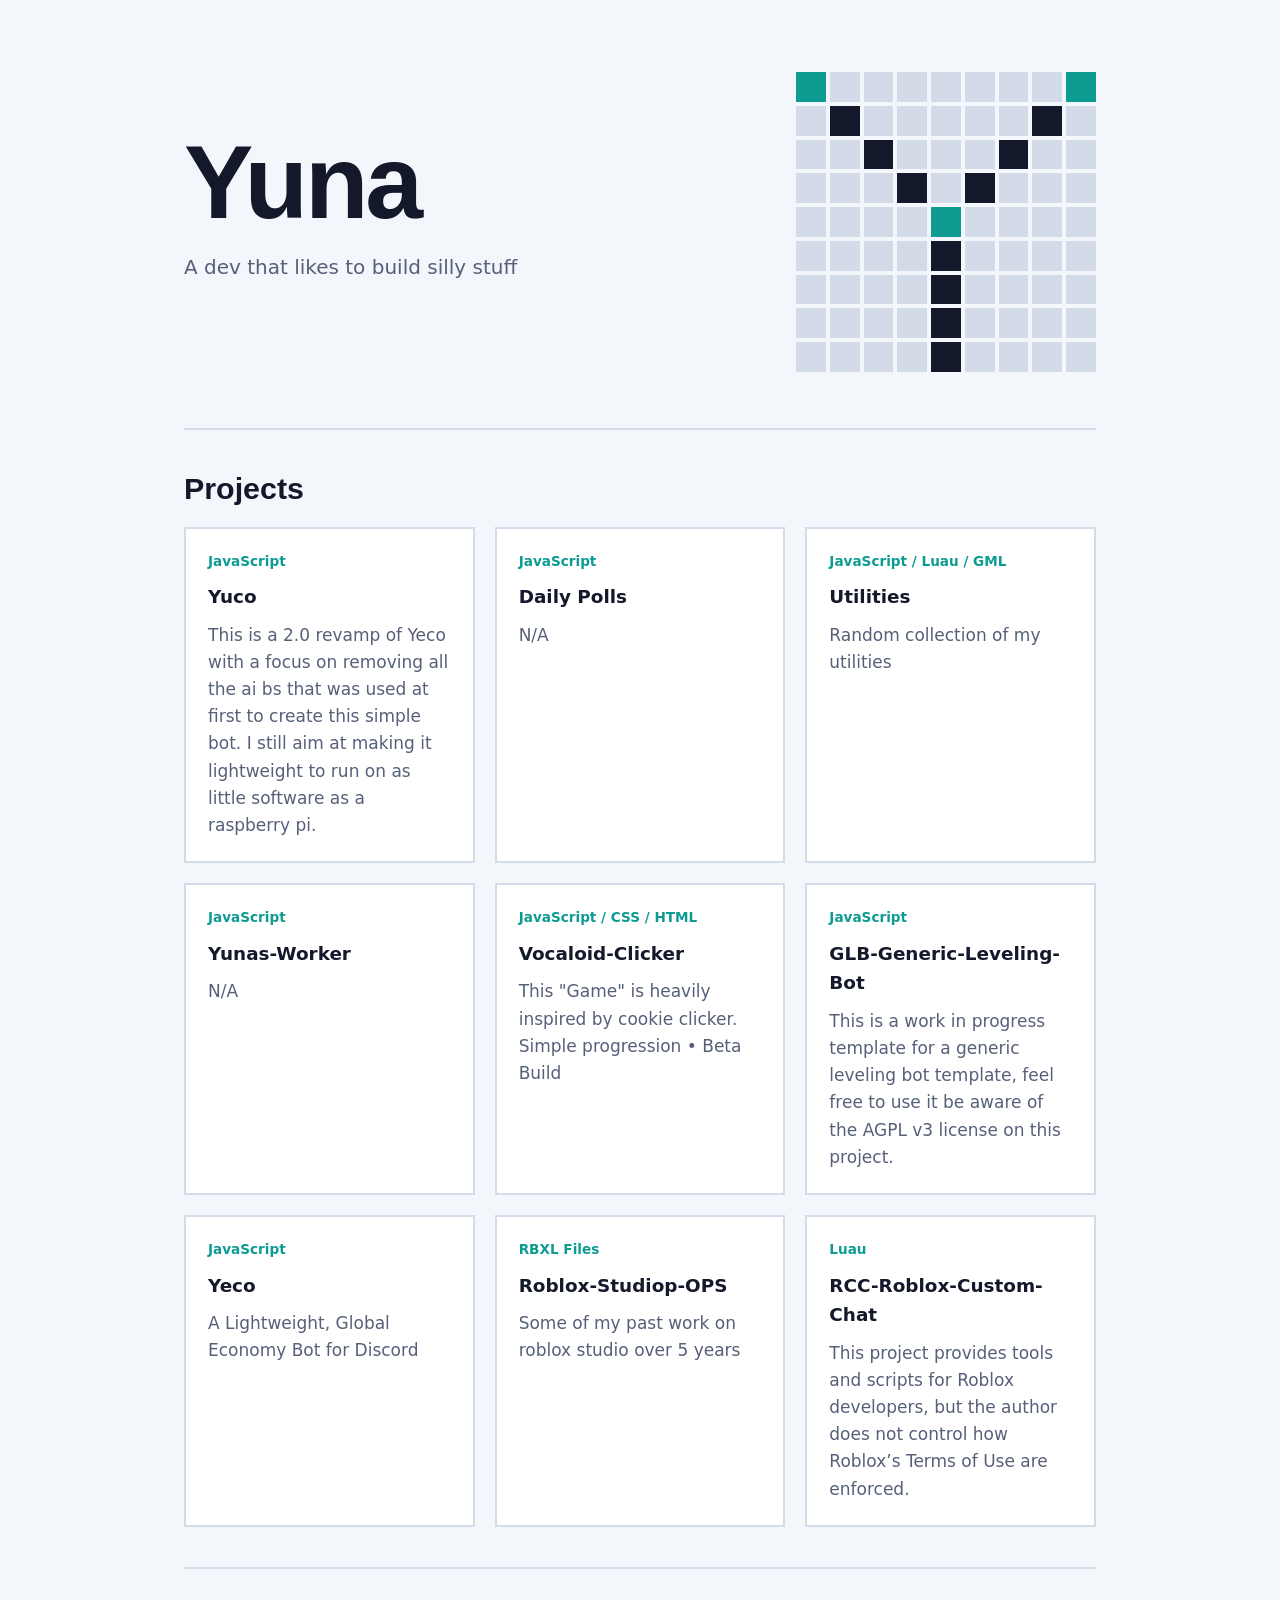
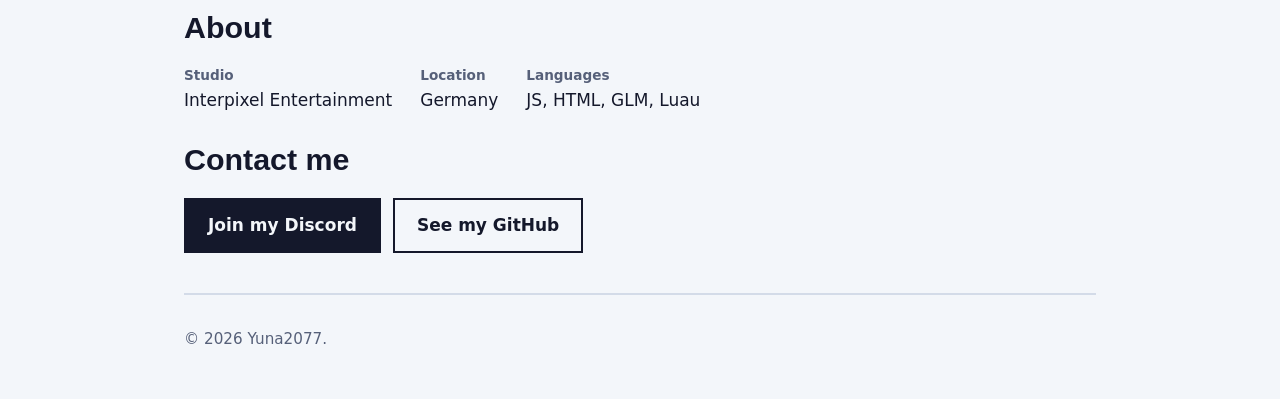
==== index.html @ a7533210 "first commit" ====
<!-- • • • • • • • • • • • • • • • •
Copyright (C) 2026 Yuna2077 - All rights Reserved
You may use, distribute or modify this code under the terms of AGPLv3 license.
    License: https://choosealicense.com/licenses/agpl-3.0/
 • • • • • • • • • • • • • • • • -->

<!DOCTYPE html>
<html lang="en">

<head>
  <meta charset="utf-8">
  <meta name="viewport" content="width=device-width, initial-scale=1, viewport-fit=cover">
  <title>Yuna Page</title>
  <link href="./style.css" rel="stylesheet">
  <script src="./main.js"></script>
</head>

<body onload="site.startup()">
  <div class="wrap">
    <header class="hero">
      <div>
        <h1>Yuna</h1>
        <p class="lede">A dev that likes to build silly stuff</p>
      </div>
      <div id="mark" role="img" aria-label="Pixel art letter Y"></div>
    </header>

    <section>
      <h2>Projects</h2>
      <div id="section-projects" class="grid">
      </div>
    </section>

    <section>
      <h2>About</h2>
      <ul class="facts">
        <li><b>Studio</b>Interpixel Entertainment</li>
        <li><b>Location</b>Germany</li>
        <li><b>Languages</b>JS, HTML, GLM, Luau</li>
      </ul>
      <br>
      <h2>Contact me</h2>
      <div class="btns">
        <a class="btn" href="https://discord.gg/sPQFM9Rj33">Join my Discord</a>
          <a class="btn alt" href="https://github.com/Yuna2077">See my GitHub</a>
      </div>
    </section>

    <footer>© 2026 Yuna2077.</footer>
  </div>
</body>

</html>

<!--  • • • • • • • • • • • • • • • •
    ╔═══════════════════════════════════════════════════════════════════════════════╗
    ║ ██╗   ██╗██╗   ██╗███╗   ██╗ █████╗       ██████╗ ██████╗ ██████╗ ███████╗
    ║ ╚██╗ ██╔╝██║   ██║████╗  ██║██╔══██╗     ██╔════╝██╔═══██╗██╔══██╗██╔════╝
    ║  ╚████╔╝ ██║   ██║██╔██╗ ██║███████║     ██║     ██║   ██║██║  ██║█████╗
    ║   ╚██╔╝  ██║   ██║██║╚██╗██║██╔══██║     ██║     ██║   ██║██║  ██║██╔══╝
    ║    ██║   ╚██████╔╝██║ ╚████║██║  ██║     ╚██████╗╚██████╔╝██████╔╝███████╗
    ║    ╚═╝    ╚═════╝ ╚═╝  ╚═══╝╚═╝  ╚═╝      ╚═════╝ ╚═════╝ ╚═════╝ ╚══════╝
    ╚═══════════════════════════════════════════════════════════════════════════════╝
 • • • • • • • • • • • • • • • • -->
---- style.css ----
/* • • • • • • • • • • • • • • • •
Copyright (C) 2026 Yuna2077 - All rights Reserved
You may use, distribute or modify this code under the terms of AGPLv3 license.
    License: https://choosealicense.com/licenses/agpl-3.0/
 • • • • • • • • • • • • • • • • */


:root {
  --bg: #f3f6fa;
  --surface: #ffffff;
  --ink: #14182b;
  --muted: #566079;
  --line: #d3dbe8;
  --teal: #0e9c92;
  --pink: #d6336c;
  --px: #14182b;
  --pxon: #0e9c92;

  box-sizing: border-box;
  padding-top: env(safe-area-inset-top, 0px);
  padding-bottom: env(safe-area-inset-bottom, 0px);
}

@media (prefers-color-scheme: dark) {
  :root:not([data-theme="light"]) {
    --bg: #0d1022;
    --surface: #161a33;
    --ink: #eef1fb;
    --muted: #9aa3c4;
    --line: #2a3058;
    --teal: #39d5c8;
    --pink: #ff6fa5;
    --px: #eef1fb;
    --pxon: #39d5c8;
  }
}

:root[data-theme="dark"] {
  --bg: #0d1022;
  --surface: #161a33;
  --ink: #eef1fb;
  --muted: #9aa3c4;
  --line: #2a3058;
  --teal: #39d5c8;
  --pink: #ff6fa5;
  --px: #eef1fb;
  --pxon: #39d5c8;
}

html {
  scroll-padding-top: env(safe-area-inset-top, 0px);
}
* {
  box-sizing: border-box;
}
body {
  margin: 0;
  background: var(--bg);
  color: var(--ink);
  font: 17px/1.6 "Trebuchet MS", "Segoe UI", system-ui, sans-serif;
}

a {
  color: inherit;
}

:focus-visible {
  outline: 3px solid var(--pink);
  outline-offset: 3px;
}

.wrap {
  max-width: 960px;
  margin: 0 auto;
  padding: 0 24px;
}


header.hero {
  display: grid;
  grid-template-columns: 1fr auto;
  gap: 40px;
  align-items: center;
  padding: 72px 0 56px;
}

h1 {
  font: 800 clamp(3.2rem, 11vw, 6.5rem) / 0.95 "Arial Black", "Trebuchet MS", sans-serif;
  letter-spacing: -0.03em;
  margin: 0 0 20px;
}

.lede {
  font-size: 1.25rem;
  max-width: 34ch;
  color: var(--muted);
  margin: 0 0 28px;
}

.btns {
  display: flex;
  flex-wrap: wrap;
  gap: 12px;
}
.btn {
  display: inline-block;
  padding: 12px 22px;
  border: 2px solid var(--ink);
  text-decoration: none;
  font-weight: 700;
  background: var(--ink);
  color: var(--bg);
}
.btn.alt {
  background: transparent;
  color: var(--ink);
}
.btn:hover {
  border-color: var(--pink);
  background: var(--pink);
  color: #fff;
}

#mark {
  display: grid;
  grid-template-columns: repeat(9, 1fr);
  gap: 4px;
  width: min(300px, 70vw);
}
#mark i {
  aspect-ratio: 1;
  background: var(--line);
  display: block;
}
#mark i.on {
  background: var(--px);
}
#mark i.hi {
  background: var(--pxon);
}

@media (prefers-reduced-motion: no-preference) {
  #mark i.hi {
    animation: blink 2.4s steps(2, jump-none) infinite;
  }

  #mark i.hi:nth-child(odd) {
    animation-delay: 1.2s;
  }
}

@keyframes blink {
  50% {
    background: var(--pink);
  }
}


section {
  padding: 40px 0;
  border-top: 2px solid var(--line);
}

h2 {
  font: 800 1.9rem / 1.2 "Arial Black", "Trebuchet MS", sans-serif;
  margin: 0 0 20px;
}


.grid {
  display: grid;
  grid-template-columns: repeat(auto-fit, minmax(250px, 1fr));
  gap: 20px;
}

.card {
  background: var(--surface);
  border: 2px solid var(--line);
  padding: 22px;
  display: flex;
  flex-direction: column;
  gap: 10px;
  text-decoration: none;
}

.card:hover {
  border-color: var(--teal);
}
.card h3 {
  margin: 0;
  font-size: 1.15rem;
}
.card p {
  margin: 0;
  color: var(--muted);
  flex: 1;
}
.tag {
  font-size: 0.85rem;
  font-weight: 700;
  color: var(--teal);
}
.facts {
  display: flex;
  flex-wrap: wrap;
  gap: 28px;
  margin: 0;
  padding: 0;
  list-style: none;
}
.facts b {
  display: block;
  font-size: 0.85rem;
  color: var(--muted);
}
footer {
  padding: 32px 0 48px;
  border-top: 2px solid var(--line);
  color: var(--muted);
  font-size: 0.95rem;
}

@media (max-width: 700px) {
  header.hero {
    grid-template-columns: 1fr;
    padding-top: 48px;
  }

  #mark {
    order: -1;
  }
}

/*  • • • • • • • • • • • • • • • •
    ╔═══════════════════════════════════════════════════════════════════════════════╗
    ║ ██╗   ██╗██╗   ██╗███╗   ██╗ █████╗       ██████╗ ██████╗ ██████╗ ███████╗
    ║ ╚██╗ ██╔╝██║   ██║████╗  ██║██╔══██╗     ██╔════╝██╔═══██╗██╔══██╗██╔════╝
    ║  ╚████╔╝ ██║   ██║██╔██╗ ██║███████║     ██║     ██║   ██║██║  ██║█████╗
    ║   ╚██╔╝  ██║   ██║██║╚██╗██║██╔══██║     ██║     ██║   ██║██║  ██║██╔══╝
    ║    ██║   ╚██████╔╝██║ ╚████║██║  ██║     ╚██████╗╚██████╔╝██████╔╝███████╗
    ║    ╚═╝    ╚═════╝ ╚═╝  ╚═══╝╚═╝  ╚═╝      ╚═════╝ ╚═════╝ ╚═════╝ ╚══════╝
    ╚═══════════════════════════════════════════════════════════════════════════════╝
 • • • • • • • • • • • • • • • • */
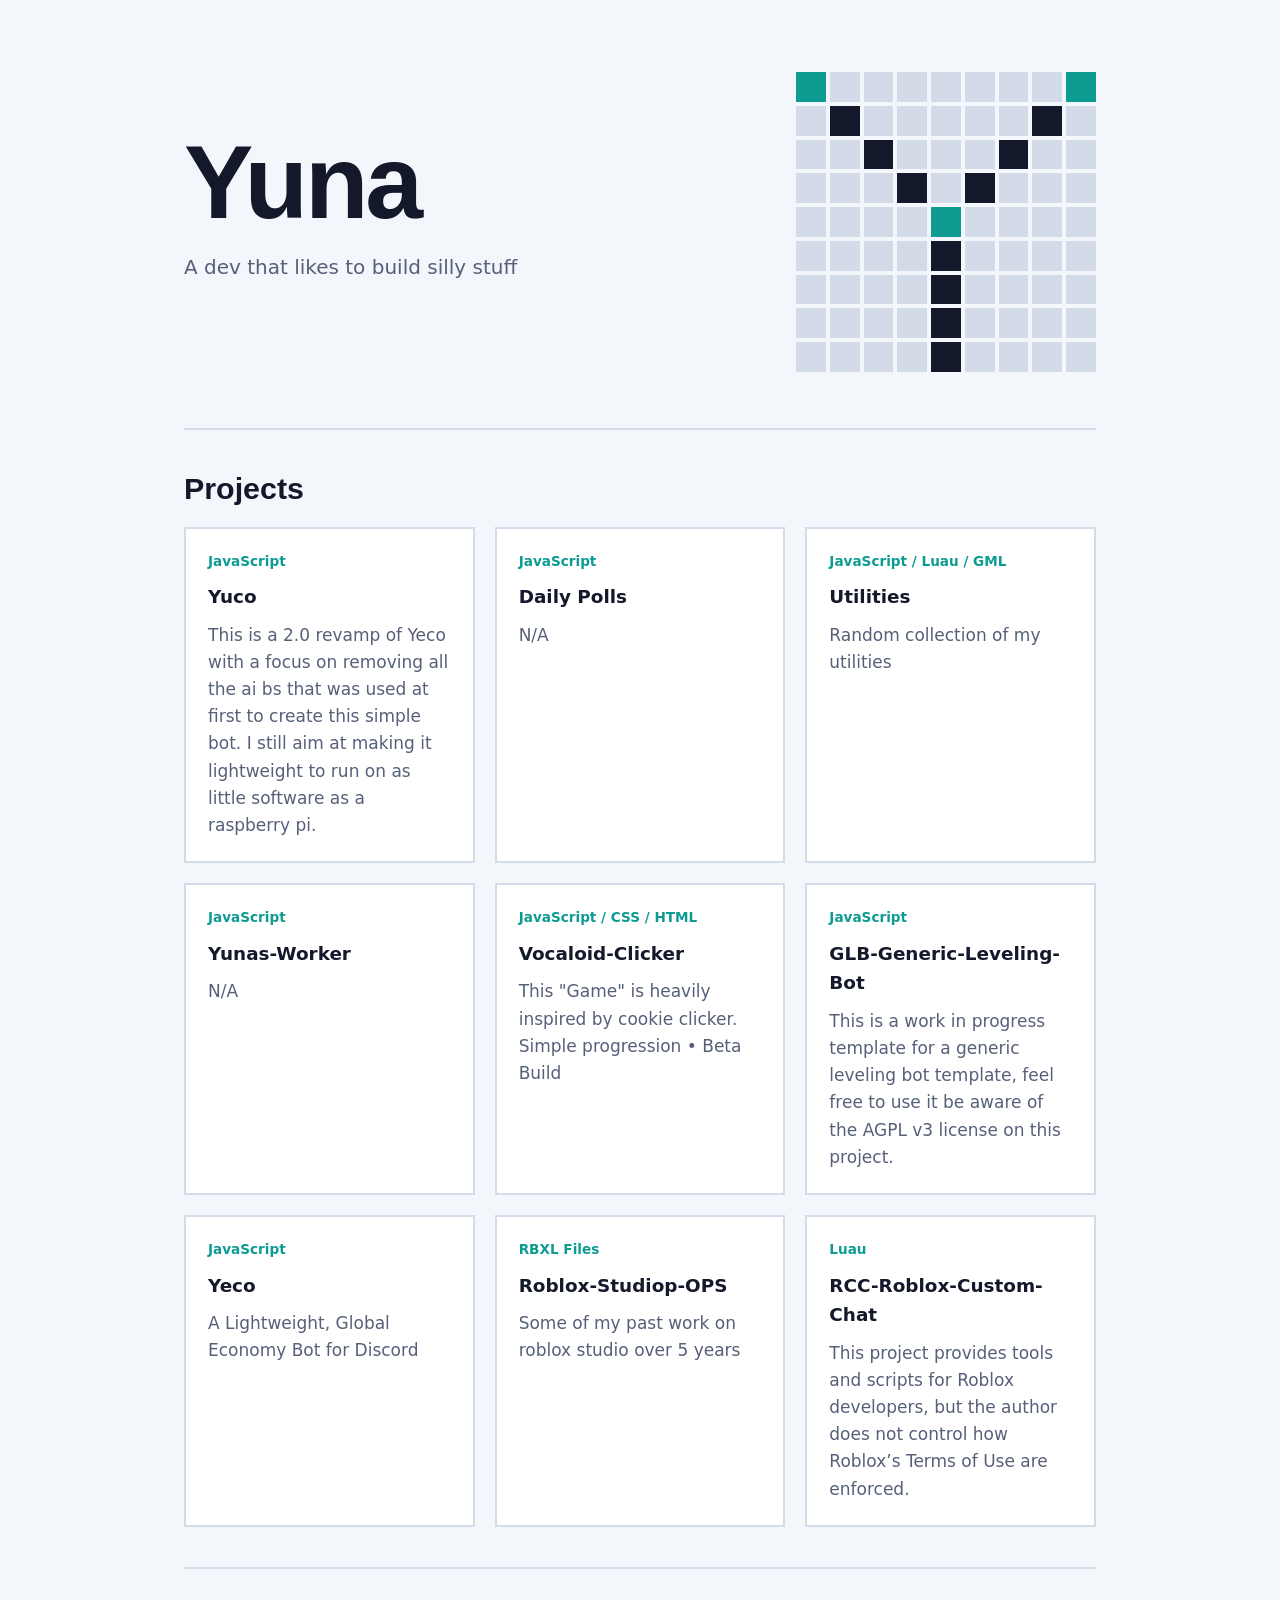
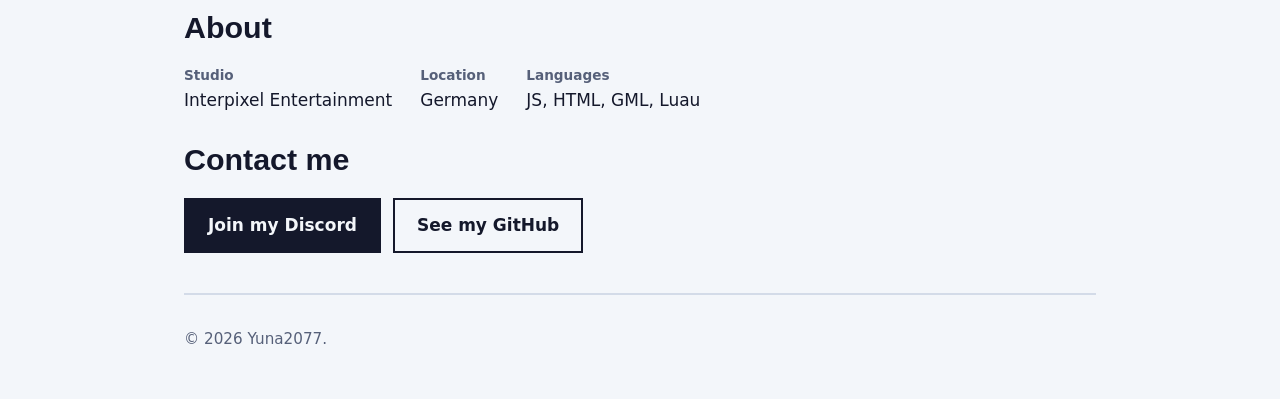
==== commit edfee190: "fixed gml typo" ====
--- a/index.html
+++ b/index.html
@@ -1,11 +1,10 @@
+<!DOCTYPE html>
+<html lang="en">
 <!-- • • • • • • • • • • • • • • • •
 Copyright (C) 2026 Yuna2077 - All rights Reserved
 You may use, distribute or modify this code under the terms of AGPLv3 license.
     License: https://choosealicense.com/licenses/agpl-3.0/
  • • • • • • • • • • • • • • • • -->
-
-<!DOCTYPE html>
-<html lang="en">
 
 <head>
   <meta charset="utf-8">
@@ -36,7 +35,7 @@
       <ul class="facts">
         <li><b>Studio</b>Interpixel Entertainment</li>
         <li><b>Location</b>Germany</li>
-        <li><b>Languages</b>JS, HTML, GLM, Luau</li>
+        <li><b>Languages</b>JS, HTML, GML, Luau</li>
       </ul>
       <br>
       <h2>Contact me</h2>
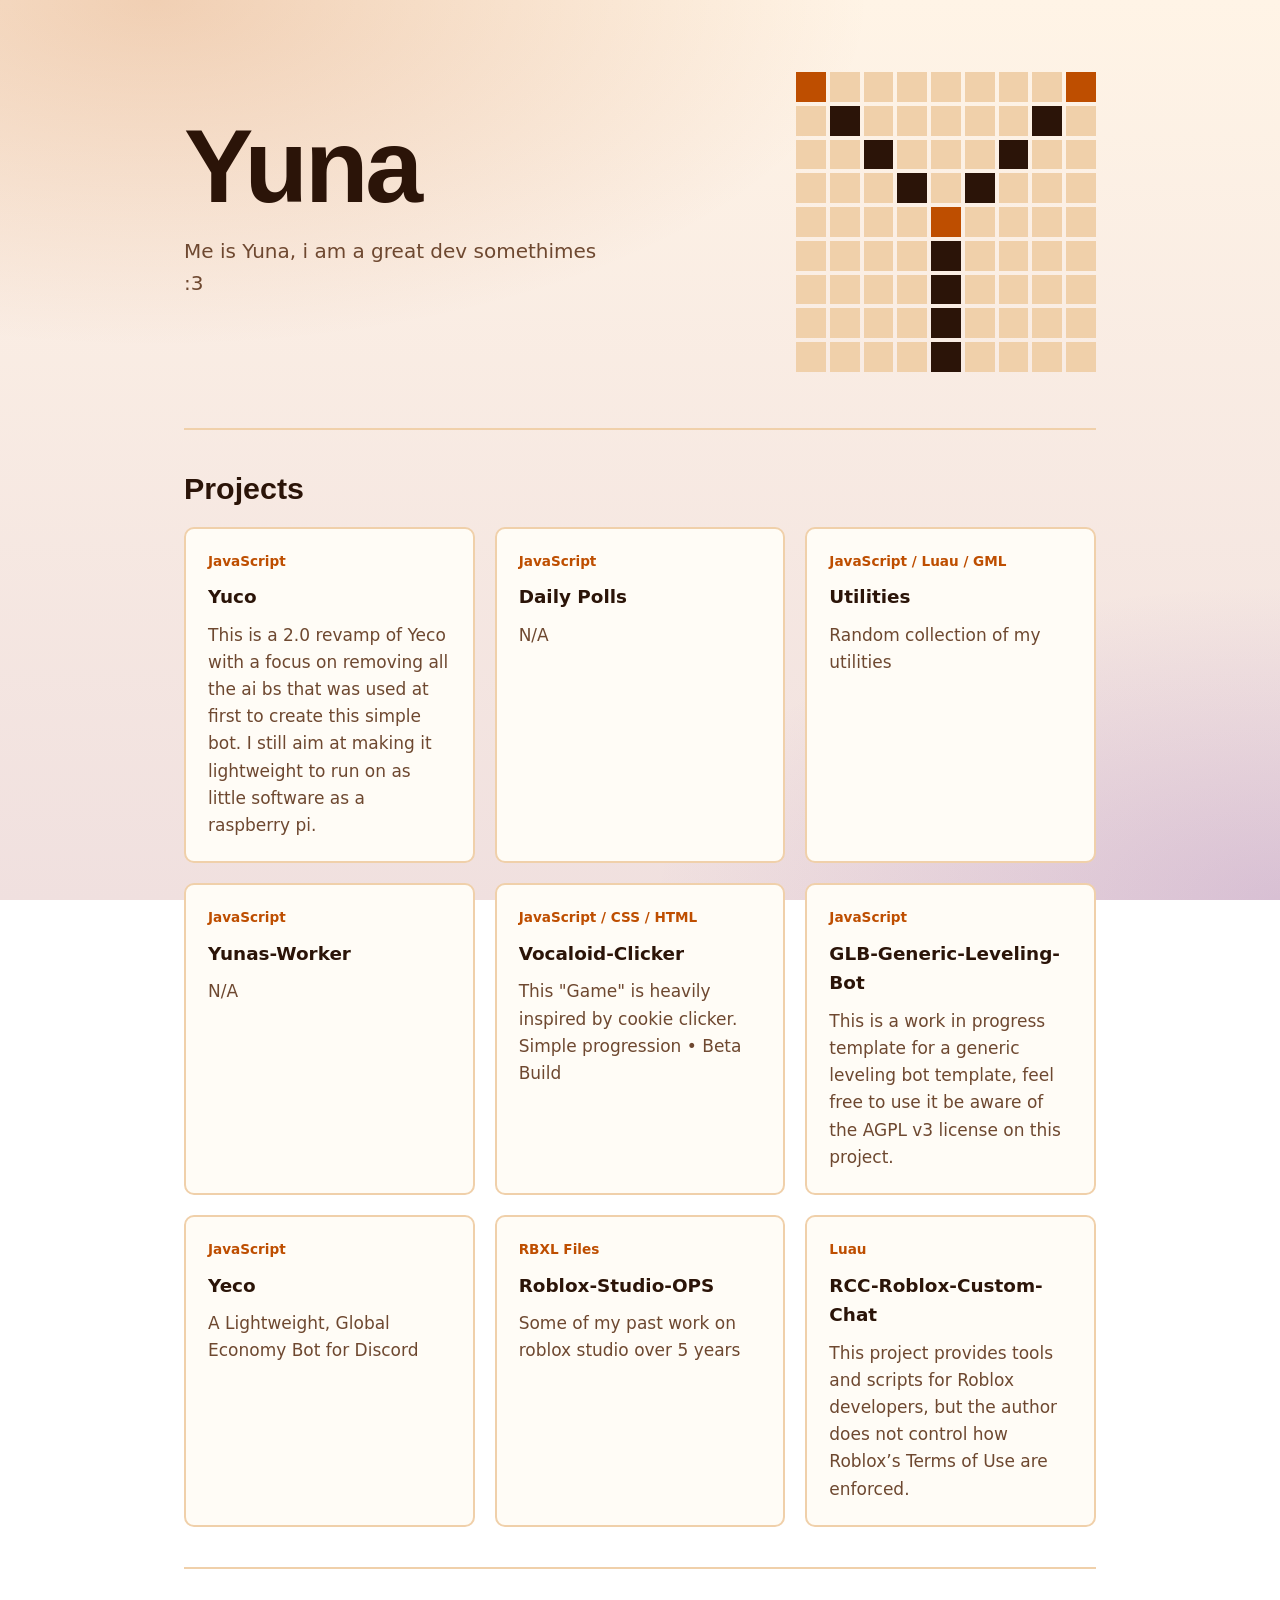
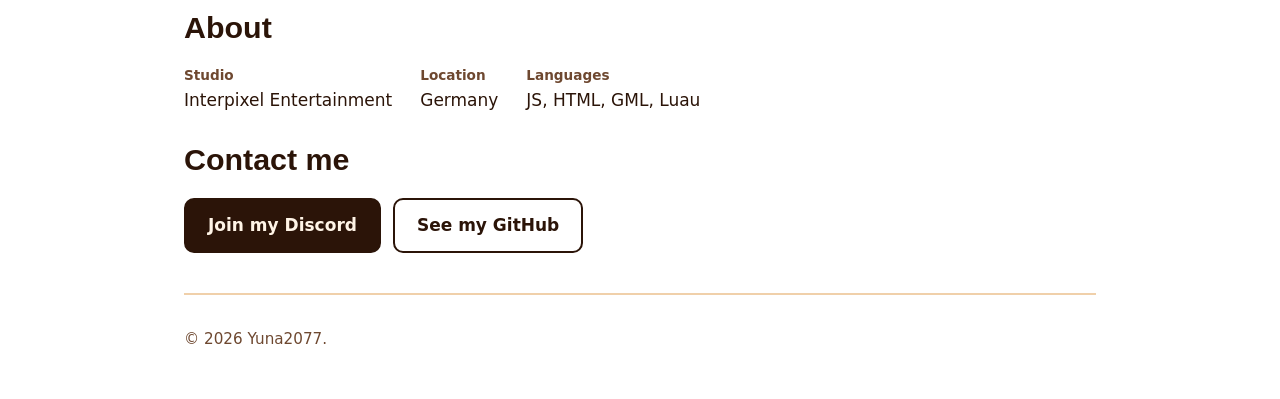
==== commit 1b88143d: "Added themes cause prettier :3" ====
--- a/index.html
+++ b/index.html
@@ -14,12 +14,14 @@
   <script src="./main.js"></script>
 </head>
 
-<body onload="site.startup()">
+<body>
   <div class="wrap">
     <header class="hero">
       <div>
         <h1>Yuna</h1>
-        <p class="lede">A dev that likes to build silly stuff</p>
+        <p class="lede">
+          Me is Yuna, i am a great dev somethimes :3
+        </p>
       </div>
       <div id="mark" role="img" aria-label="Pixel art letter Y"></div>
     </header>
--- a/style.css
+++ b/style.css
@@ -7,6 +7,7 @@
 
 :root {
   --bg: #f3f6fa;
+  --bgl: #f3f6fa;
   --surface: #ffffff;
   --ink: #14182b;
   --muted: #566079;
@@ -24,6 +25,7 @@
 @media (prefers-color-scheme: dark) {
   :root:not([data-theme="light"]) {
     --bg: #0d1022;
+    --bgl: #0d1022;
     --surface: #161a33;
     --ink: #eef1fb;
     --muted: #9aa3c4;
@@ -37,6 +39,7 @@
 
 :root[data-theme="dark"] {
   --bg: #0d1022;
+  --bgl: #0d1022;
   --surface: #161a33;
   --ink: #eef1fb;
   --muted: #9aa3c4;
@@ -55,7 +58,16 @@
 }
 body {
   margin: 0;
-  background: var(--bg);
+  min-height: 100vh;
+  background:
+    radial-gradient(ellipse 80% 55% at 12% 0%,
+      color-mix(in srgb, var(--teal) 22%, transparent) 0%, transparent 70%),
+    radial-gradient(ellipse 70% 50% at 100% 100%,
+      color-mix(in srgb, var(--pink) 18%, transparent) 0%, transparent 70%),
+    linear-gradient(180deg,
+      var(--bg) 0%,
+      color-mix(in srgb, var(--bg) 90%, var(--pink)) 100%);
+  background-attachment: fixed;
   color: var(--ink);
   font: 17px/1.6 "Trebuchet MS", "Segoe UI", system-ui, sans-serif;
 }
@@ -110,6 +122,7 @@
   font-weight: 700;
   background: var(--ink);
   color: var(--bg);
+  border-radius: 10px;
 }
 .btn.alt {
   background: transparent;
@@ -181,6 +194,7 @@
   flex-direction: column;
   gap: 10px;
   text-decoration: none;
+  border-radius: 10px;
 }
 
 .card:hover {
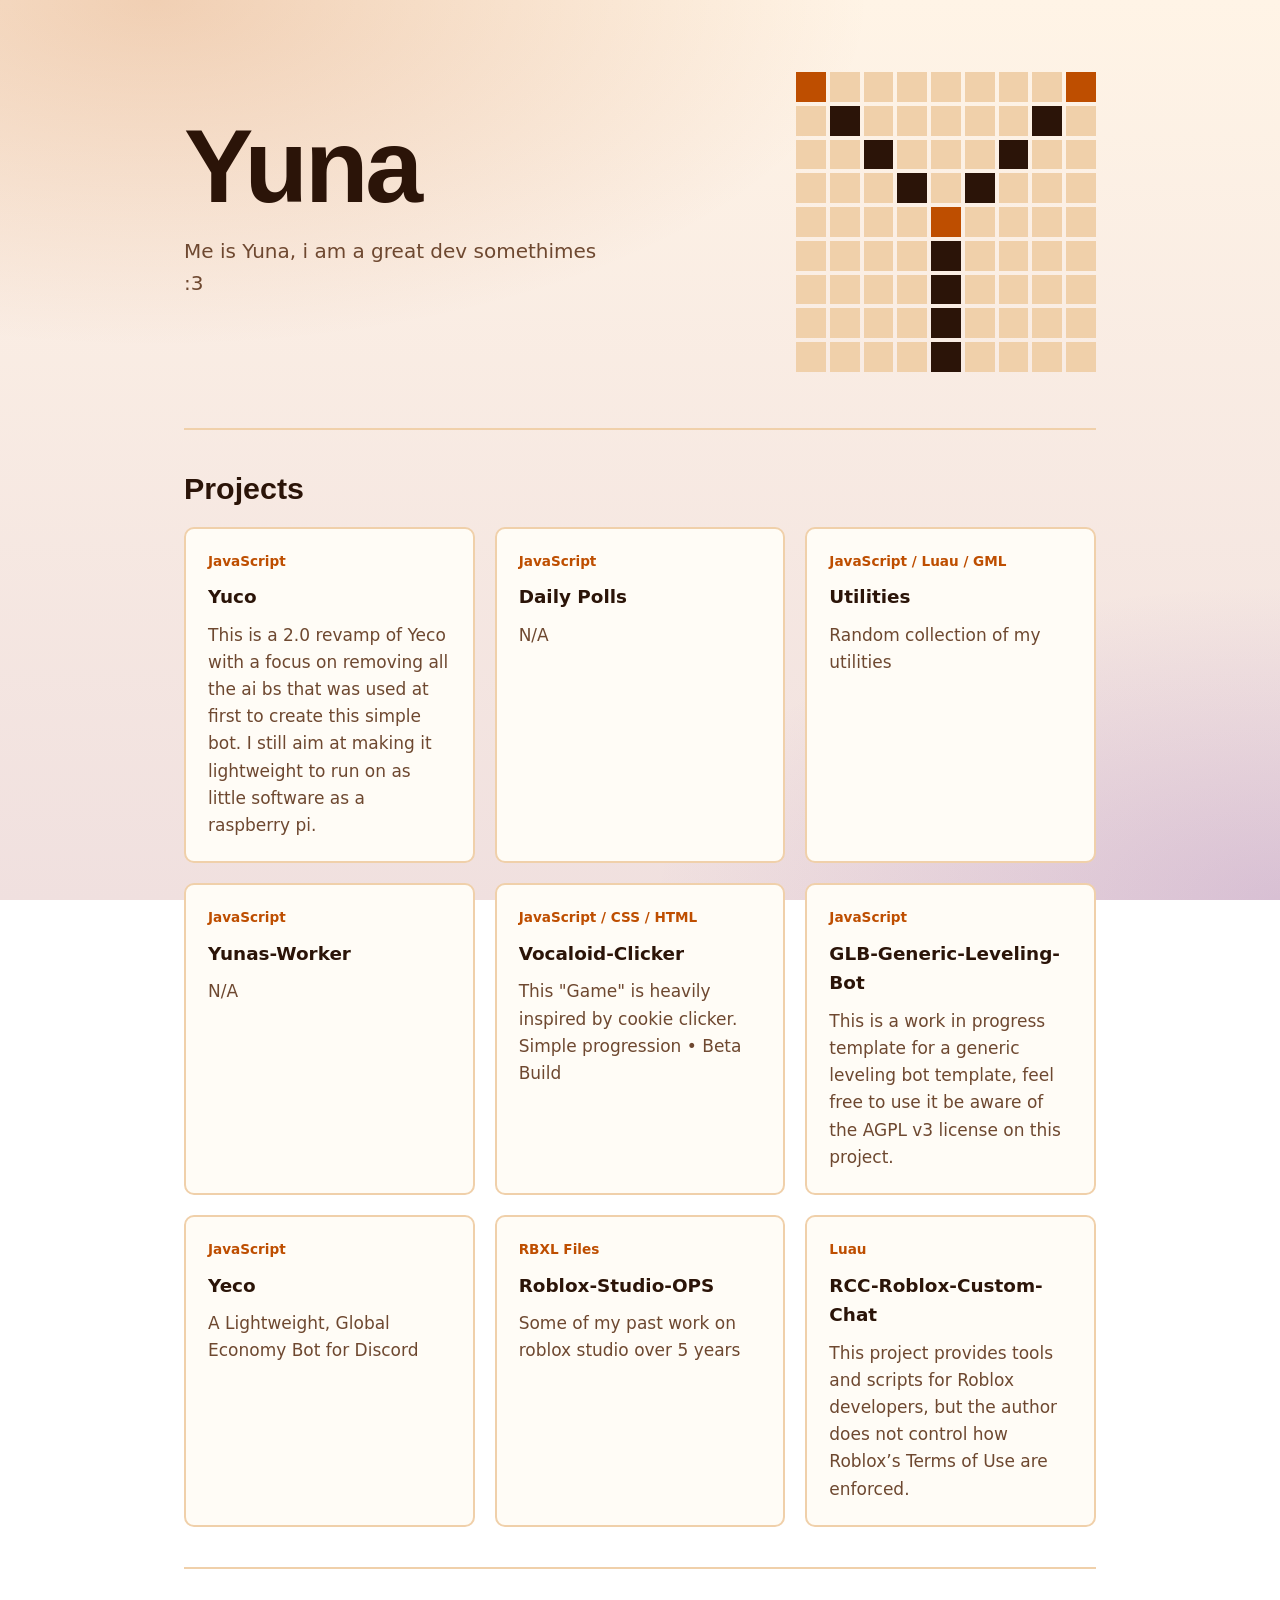
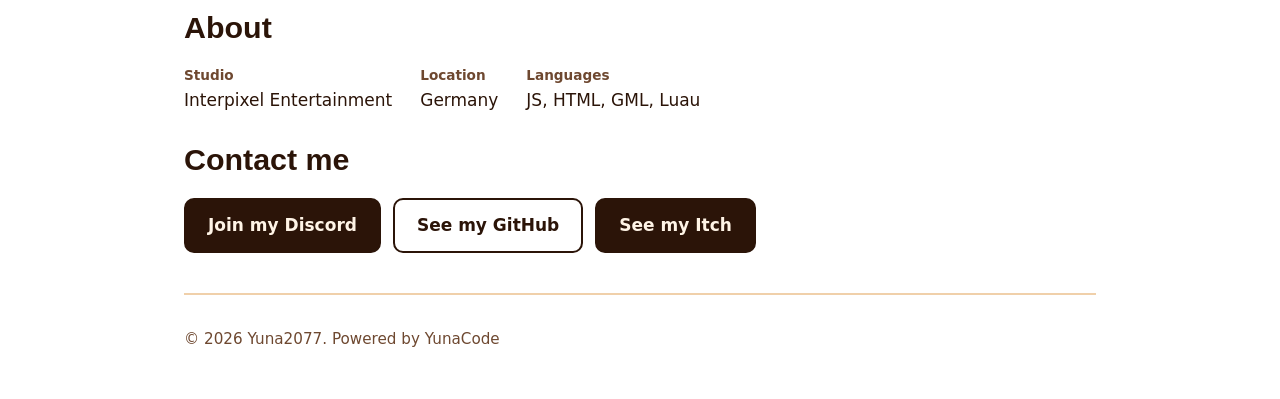
==== commit 70017244: "Finished push for now" ====
--- a/index.html
+++ b/index.html
@@ -43,11 +43,12 @@
       <h2>Contact me</h2>
       <div class="btns">
         <a class="btn" href="https://discord.gg/sPQFM9Rj33">Join my Discord</a>
-          <a class="btn alt" href="https://github.com/Yuna2077">See my GitHub</a>
+        <a class="btn alt" href="https://github.com/Yuna2077">See my GitHub</a>
+        <a class="btn" href="https://interpixel-entertainment.itch.io/">See my Itch</a>
       </div>
     </section>
 
-    <footer>© 2026 Yuna2077.</footer>
+    <footer>© 2026 Yuna2077. Powered by YunaCode</footer>
   </div>
 </body>
 
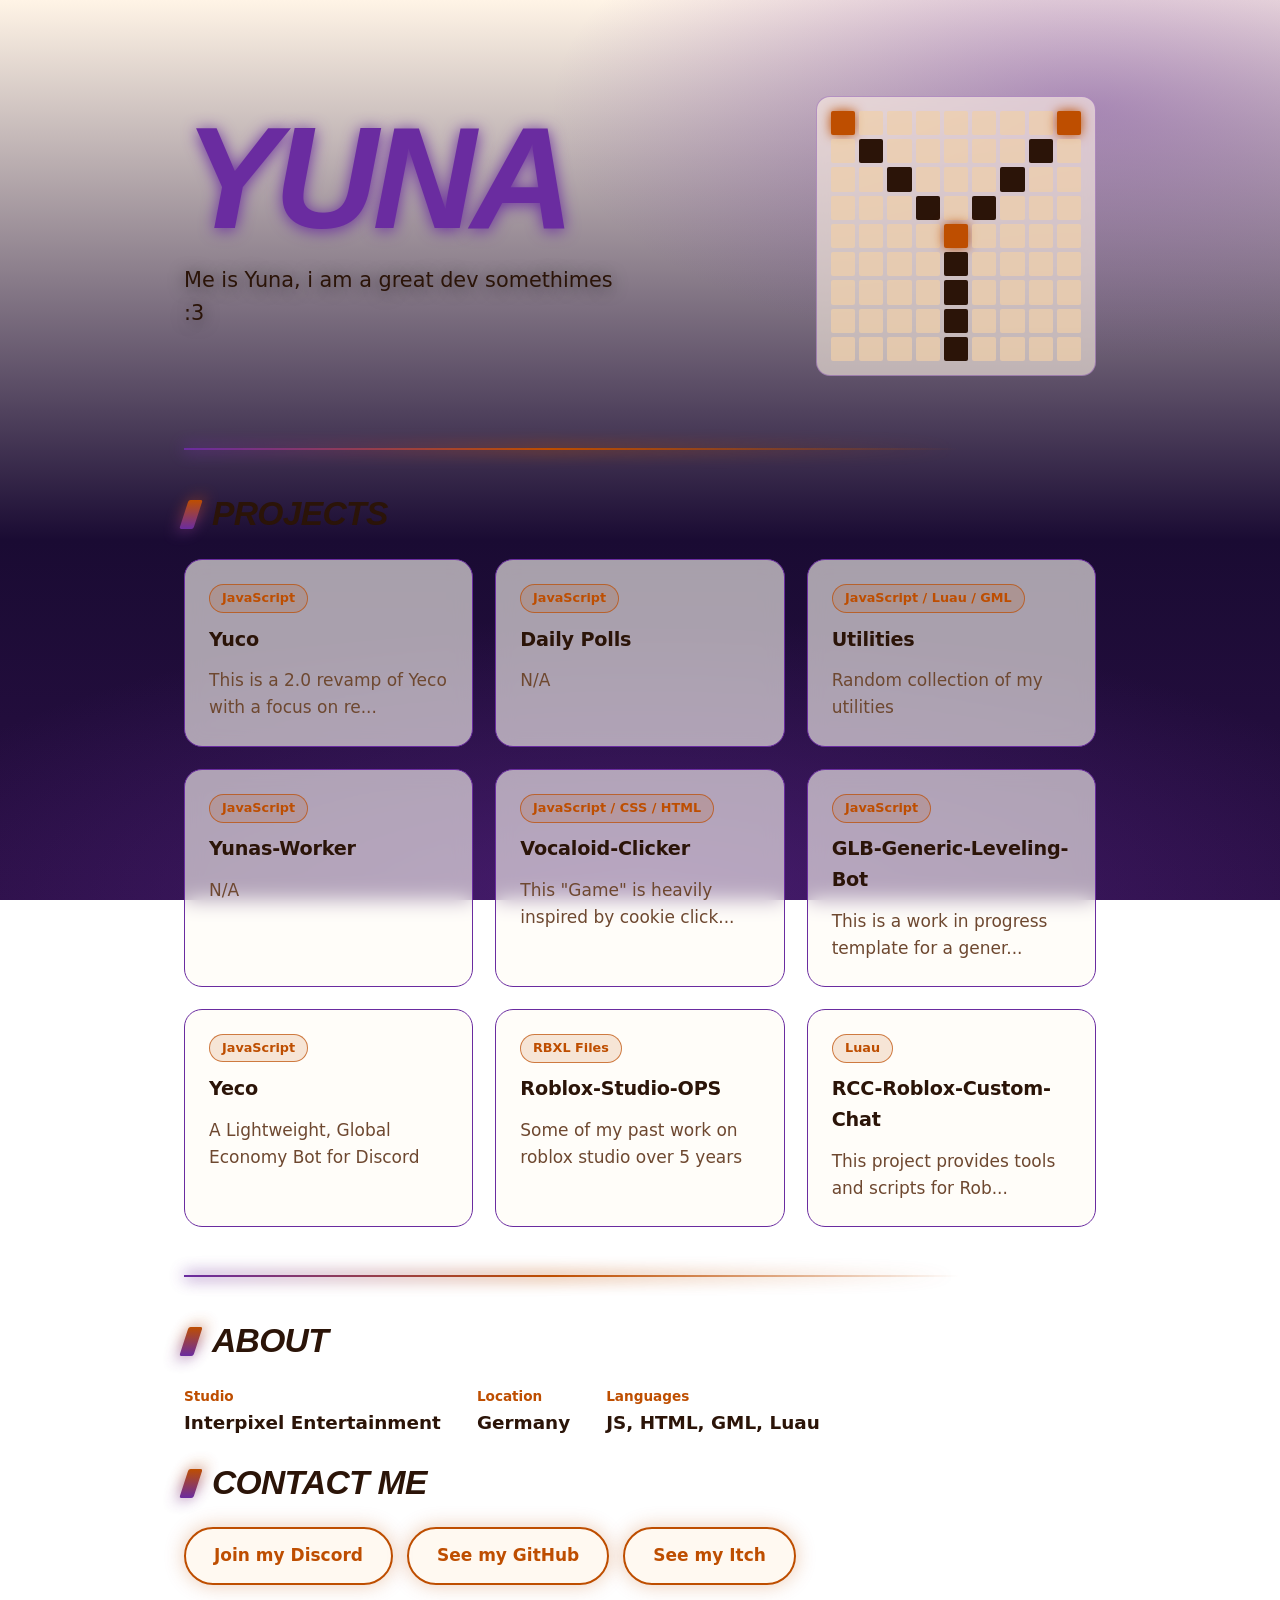
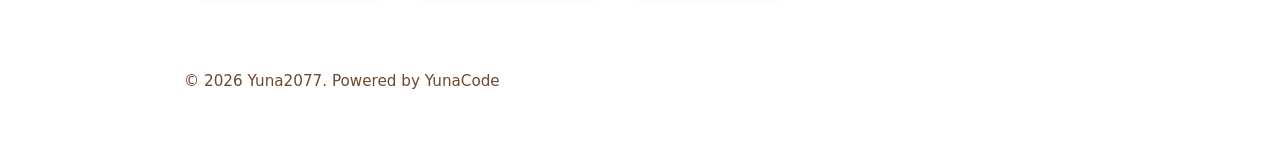
==== commit 7a062dca: "I hate css now" ====
--- a/index.html
+++ b/index.html
@@ -43,7 +43,7 @@
       <h2>Contact me</h2>
       <div class="btns">
         <a class="btn" href="https://discord.gg/sPQFM9Rj33">Join my Discord</a>
-        <a class="btn alt" href="https://github.com/Yuna2077">See my GitHub</a>
+        <a class="btn" href="https://github.com/Yuna2077">See my GitHub</a>
         <a class="btn" href="https://interpixel-entertainment.itch.io/">See my Itch</a>
       </div>
     </section>
--- a/style.css
+++ b/style.css
@@ -1,87 +1,47 @@
-/* • • • • • • • • • • • • • • • •
-Copyright (C) 2026 Yuna2077 - All rights Reserved
-You may use, distribute or modify this code under the terms of AGPLv3 license.
-    License: https://choosealicense.com/licenses/agpl-3.0/
- • • • • • • • • • • • • • • • • */
-
-
 :root {
-  --bg: #f3f6fa;
-  --bgl: #f3f6fa;
-  --surface: #ffffff;
-  --ink: #14182b;
-  --muted: #566079;
-  --line: #d3dbe8;
-  --teal: #0e9c92;
-  --pink: #d6336c;
-  --px: #14182b;
-  --pxon: #0e9c92;
+  --bg: #0b0618;
+  --surface: #1a0d2e;
+  --ink: #fff4fb;
+  --muted: #c4a6d6;
+  --line: #3a1f5c;
+  --teal: #2ee6d6;
+  --pink: #ff2e93;
+  --px: #fff4fb;
+  --pxon: #ff2e93;
+
+  --display: "Arial Black", Impact, "Trebuchet MS", sans-serif;
 
   box-sizing: border-box;
   padding-top: env(safe-area-inset-top, 0px);
   padding-bottom: env(safe-area-inset-bottom, 0px);
 }
 
-@media (prefers-color-scheme: dark) {
-  :root:not([data-theme="light"]) {
-    --bg: #0d1022;
-    --bgl: #0d1022;
-    --surface: #161a33;
-    --ink: #eef1fb;
-    --muted: #9aa3c4;
-    --line: #2a3058;
-    --teal: #39d5c8;
-    --pink: #ff6fa5;
-    --px: #eef1fb;
-    --pxon: #39d5c8;
-  }
-}
-
-:root[data-theme="dark"] {
-  --bg: #0d1022;
-  --bgl: #0d1022;
-  --surface: #161a33;
-  --ink: #eef1fb;
-  --muted: #9aa3c4;
-  --line: #2a3058;
-  --teal: #39d5c8;
-  --pink: #ff6fa5;
-  --px: #eef1fb;
-  --pxon: #39d5c8;
-}
-
-html {
-  scroll-padding-top: env(safe-area-inset-top, 0px);
-}
-* {
-  box-sizing: border-box;
-}
+html { scroll-padding-top: env(safe-area-inset-top, 0px); }
+* { box-sizing: border-box; }
+
 body {
   margin: 0;
   min-height: 100vh;
-  background:
-    radial-gradient(ellipse 80% 55% at 12% 0%,
-      color-mix(in srgb, var(--teal) 22%, transparent) 0%, transparent 70%),
-    radial-gradient(ellipse 70% 50% at 100% 100%,
-      color-mix(in srgb, var(--pink) 18%, transparent) 0%, transparent 70%),
-    linear-gradient(180deg,
-      var(--bg) 0%,
-      color-mix(in srgb, var(--bg) 90%, var(--pink)) 100%);
-  background-attachment: fixed;
   color: var(--ink);
   font: 17px/1.6 "Trebuchet MS", "Segoe UI", system-ui, sans-serif;
-}
-
-a {
-  color: inherit;
-}
+  background:
+    radial-gradient(ellipse 90% 45% at 50% 100%,
+      color-mix(in srgb, var(--pink) 45%, transparent), transparent 70%),
+    radial-gradient(ellipse 60% 40% at 85% 12%,
+      color-mix(in srgb, var(--pink) 40%, transparent), transparent 70%),
+    linear-gradient(180deg, var(--bg) 0%, #1a0b33 60%, #2a0f45 100%);
+  background-attachment: fixed;
+}
+
+a { color: inherit; }
 
 :focus-visible {
-  outline: 3px solid var(--pink);
+  outline: 3px solid var(--teal);
   outline-offset: 3px;
 }
 
 .wrap {
+  position: relative;
   max-width: 960px;
   margin: 0 auto;
   padding: 0 24px;
@@ -93,165 +53,242 @@
   grid-template-columns: 1fr auto;
   gap: 40px;
   align-items: center;
-  padding: 72px 0 56px;
+  padding: 96px 0 72px;
 }
 
 h1 {
-  font: 800 clamp(3.2rem, 11vw, 6.5rem) / 0.95 "Arial Black", "Trebuchet MS", sans-serif;
-  letter-spacing: -0.03em;
   margin: 0 0 20px;
+  font: italic 900 clamp(4rem, 15vw, 9rem) / 0.9 var(--display);
+  letter-spacing: -0.04em;
+  text-transform: uppercase;
+  -webkit-background-clip: text;
+  background-clip: text;
+  color: var(--pink);
+  text-shadow: 0 2px 16px var(--pink);
+  filter: var(--pink);
 }
 
 .lede {
-  font-size: 1.25rem;
   max-width: 34ch;
-  color: var(--muted);
   margin: 0 0 28px;
-}
+  font-size: 1.3rem;
+  color: var(--ink);
+  text-shadow: 0 2px 16px rgba(0, 0, 0, 0.6);
+}
+
 
 .btns {
   display: flex;
   flex-wrap: wrap;
-  gap: 12px;
-}
+  gap: 14px;
+}
+
 .btn {
   display: inline-block;
-  padding: 12px 22px;
-  border: 2px solid var(--ink);
+  padding: 13px 28px;
+  border: 2px solid transparent;
+  border-radius: 999px;
+  border-color: var(--teal);
+
+  background: color-mix(in srgb, var(--bg) 55%, transparent);
+  color: var(--teal);
+  font-weight: 800;
   text-decoration: none;
-  font-weight: 700;
-  background: var(--ink);
-  color: var(--bg);
-  border-radius: 10px;
-}
-.btn.alt {
-  background: transparent;
-  color: var(--ink);
-}
+  box-shadow: 0 0 20px color-mix(in srgb, var(--teal) 30%, transparent);
+  transition: transform 0.15s, box-shadow 0.15s;
+}
+
 .btn:hover {
-  border-color: var(--pink);
-  background: var(--pink);
-  color: #fff;
-}
+  transform: translateY(-3px);
+  box-shadow: 0 12px 34px color-mix(in srgb, var(--teal) 65%, transparent);
+  background: var(--teal);
+  color: #07151a;
+}
+
 
 #mark {
   display: grid;
   grid-template-columns: repeat(9, 1fr);
   gap: 4px;
-  width: min(300px, 70vw);
-}
+  width: min(280px, 70vw);
+  padding: 14px;
+  border-radius: 14px;
+  background: color-mix(in srgb, var(--bg) 60%, transparent);
+  border: 1px solid color-mix(in srgb, var(--pink) 40%, transparent);
+  backdrop-filter: blur(6px);
+}
+
 #mark i {
+  display: block;
   aspect-ratio: 1;
-  background: var(--line);
-  display: block;
-}
-#mark i.on {
-  background: var(--px);
-}
+  border-radius: 2px;
+  background: color-mix(in srgb, var(--line) 70%, transparent);
+}
+
+#mark i.on { background: var(--px); }
+
 #mark i.hi {
   background: var(--pxon);
+  box-shadow: 0 0 12px var(--pxon);
 }
 
 @media (prefers-reduced-motion: no-preference) {
-  #mark i.hi {
-    animation: blink 2.4s steps(2, jump-none) infinite;
-  }
-
-  #mark i.hi:nth-child(odd) {
-    animation-delay: 1.2s;
-  }
+  #mark i.hi { animation: blink 2.4s steps(2, jump-none) infinite; }
+  #mark i.hi:nth-child(odd) { animation-delay: 1.2s; }
 }
 
 @keyframes blink {
   50% {
     background: var(--pink);
+    box-shadow: 0 0 12px var(--pink);
   }
 }
 
 
 section {
-  padding: 40px 0;
-  border-top: 2px solid var(--line);
+  position: relative;
+  padding: 48px 0;
+}
+section::before,
+section::after {
+  content: "";
+  position: absolute;
+  top: 0;
+  left: 0;
+  right: 0;
+  height: 2px;
+  background: linear-gradient(90deg, var(--pink), var(--teal) 40%, transparent 85%);
+  pointer-events: none;
+}
+section::after {
+  height: 6px;
+  top: -2px;
+  filter: blur(8px);
+  opacity: 0.7;
 }
 
 h2 {
-  font: 800 1.9rem / 1.2 "Arial Black", "Trebuchet MS", sans-serif;
-  margin: 0 0 20px;
+  position: relative;
+  isolation: isolate;
+  display: flex;
+  align-items: center;
+  gap: 14px;
+  margin: 0 0 26px;
+  font: italic 900 2.1rem / 1.1 var(--display);
+  letter-spacing: -0.02em;
+  text-transform: uppercase;
+}
+h2::before,
+h2::after {
+  content: "";
+  width: 14px;
+  height: 1.8rem;
+  background: linear-gradient(0deg, var(--pink), var(--teal) 100%);
+  transform: skewX(-18deg);
+  border-radius: 2px;
+}
+h2::after {
+  position: absolute;
+  left: 0;
+  top: 50%;
+  z-index: -1;
+  transform: translateY(-50%) skewX(-18deg);
+  filter: blur(8px);
+  opacity: 0.8;
+  pointer-events: none;
 }
 
 
 .grid {
   display: grid;
-  grid-template-columns: repeat(auto-fit, minmax(250px, 1fr));
-  gap: 20px;
+  grid-template-columns: repeat(auto-fit, minmax(260px, 1fr));
+  gap: 22px;
 }
 
 .card {
-  background: var(--surface);
-  border: 2px solid var(--line);
-  padding: 22px;
   display: flex;
   flex-direction: column;
-  gap: 10px;
+  gap: 12px;
+  padding: 24px;
+  border-radius: 18px;
+  border: 1px solid var(--pink);
+  background: color-mix(in srgb, var(--surface) 62%, transparent);
+  backdrop-filter: blur(10px);
   text-decoration: none;
-  border-radius: 10px;
+  transition: transform 0.18s, border-color 0.18s, box-shadow 0.18s;
 }
 
 .card:hover {
+  transform: translateY(-6px);
   border-color: var(--teal);
-}
+  box-shadow: 0 14px 40px color-mix(in srgb, var(--teal) 28%, transparent);
+}
+
 .card h3 {
   margin: 0;
-  font-size: 1.15rem;
-}
+  font-size: 1.2rem;
+  letter-spacing: -0.01em;
+}
+
 .card p {
+  flex: 1;
   margin: 0;
   color: var(--muted);
-  flex: 1;
-}
+}
+
 .tag {
-  font-size: 0.85rem;
-  font-weight: 700;
+  align-self: flex-start;
+  padding: 3px 12px;
+  border-radius: 999px;
+  border: 1px solid color-mix(in srgb, var(--teal) 70%, transparent);
+  background: color-mix(in srgb, var(--teal) 14%, transparent);
   color: var(--teal);
-}
+  font-size: 0.8rem;
+  font-weight: 800;
+  transition: background 0.18s, color 0.18s;
+}
+
+.card:hover .tag {
+  background: var(--teal);
+  color: var(--bg);
+}
+
+
 .facts {
   display: flex;
   flex-wrap: wrap;
-  gap: 28px;
+  gap: 18px 36px;
   margin: 0;
   padding: 0;
   list-style: none;
 }
+
+.facts li {
+  font-size: 1.15rem;
+  font-weight: 700;
+}
+
 .facts b {
   display: block;
   font-size: 0.85rem;
-  color: var(--muted);
-}
+  color: var(--teal);
+}
+
 footer {
-  padding: 32px 0 48px;
-  border-top: 2px solid var(--line);
+  padding: 36px 0 64px;
   color: var(--muted);
   font-size: 0.95rem;
 }
+
 
 @media (max-width: 700px) {
   header.hero {
     grid-template-columns: 1fr;
-    padding-top: 48px;
+    padding-top: 56px;
   }
 
-  #mark {
-    order: -1;
-  }
-}
-
-/*  • • • • • • • • • • • • • • • •
-    ╔═══════════════════════════════════════════════════════════════════════════════╗
-    ║ ██╗   ██╗██╗   ██╗███╗   ██╗ █████╗       ██████╗ ██████╗ ██████╗ ███████╗
-    ║ ╚██╗ ██╔╝██║   ██║████╗  ██║██╔══██╗     ██╔════╝██╔═══██╗██╔══██╗██╔════╝
-    ║  ╚████╔╝ ██║   ██║██╔██╗ ██║███████║     ██║     ██║   ██║██║  ██║█████╗
-    ║   ╚██╔╝  ██║   ██║██║╚██╗██║██╔══██║     ██║     ██║   ██║██║  ██║██╔══╝
-    ║    ██║   ╚██████╔╝██║ ╚████║██║  ██║     ╚██████╗╚██████╔╝██████╔╝███████╗
-    ║    ╚═╝    ╚═════╝ ╚═╝  ╚═══╝╚═╝  ╚═╝      ╚═════╝ ╚═════╝ ╚═════╝ ╚══════╝
-    ╚═══════════════════════════════════════════════════════════════════════════════╝
- • • • • • • • • • • • • • • • • */+  #mark { order: -1; }
+
+  body::before { top: 2vh; right: -140px; opacity: 0.55; }
+  body::after { height: 220px; opacity: 0.8; }
+}
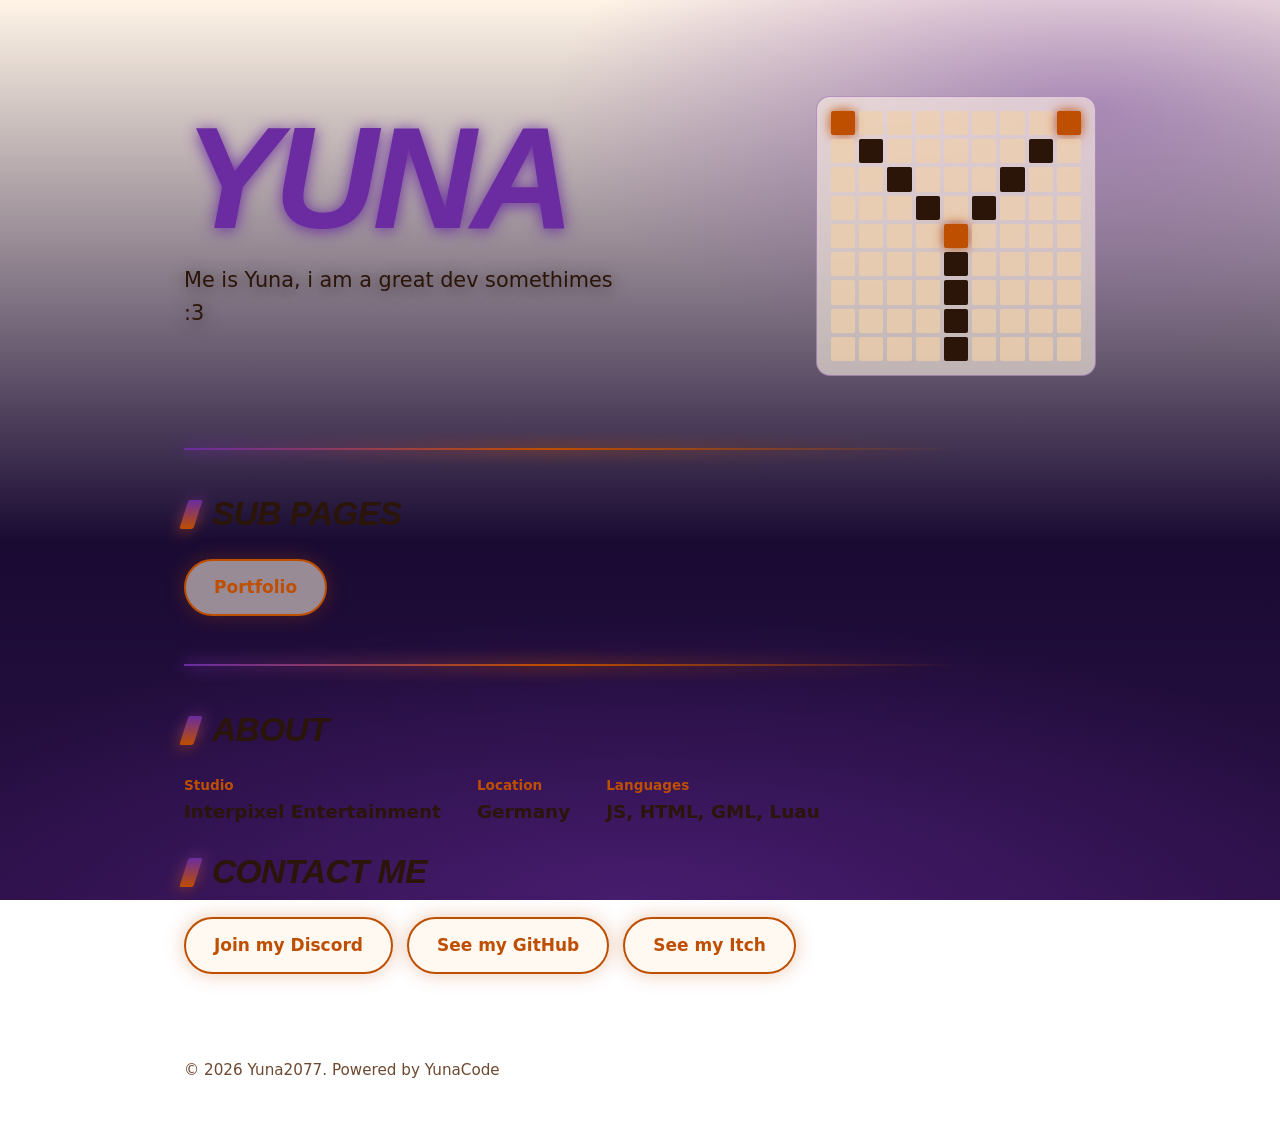
==== commit ff024d0c: "added sub pages aka portfolio" ====
--- a/index.html
+++ b/index.html
@@ -27,8 +27,9 @@
     </header>
 
     <section>
-      <h2>Projects</h2>
-      <div id="section-projects" class="grid">
+      <h2>Sub Pages</h2>
+      <div class="btns">
+        <a class="btn" href="./portfolio.html">Portfolio</a>
       </div>
     </section>
 
--- a/style.css
+++ b/style.css
@@ -183,7 +183,7 @@
   content: "";
   width: 14px;
   height: 1.8rem;
-  background: linear-gradient(0deg, var(--pink), var(--teal) 100%);
+  background: linear-gradient(0deg, var(--teal), var(--pink) 100%);
   transform: skewX(-18deg);
   border-radius: 2px;
 }
@@ -217,6 +217,14 @@
   text-decoration: none;
   transition: transform 0.18s, border-color 0.18s, box-shadow 0.18s;
 }
+.card .crop {
+  width: 100%;
+  aspect-ratio: 16 / 9;
+  object-fit: cover;
+  object-position: center;
+  border-radius: 10px;
+  display: block;
+}
 
 .card:hover {
   transform: translateY(-6px);
